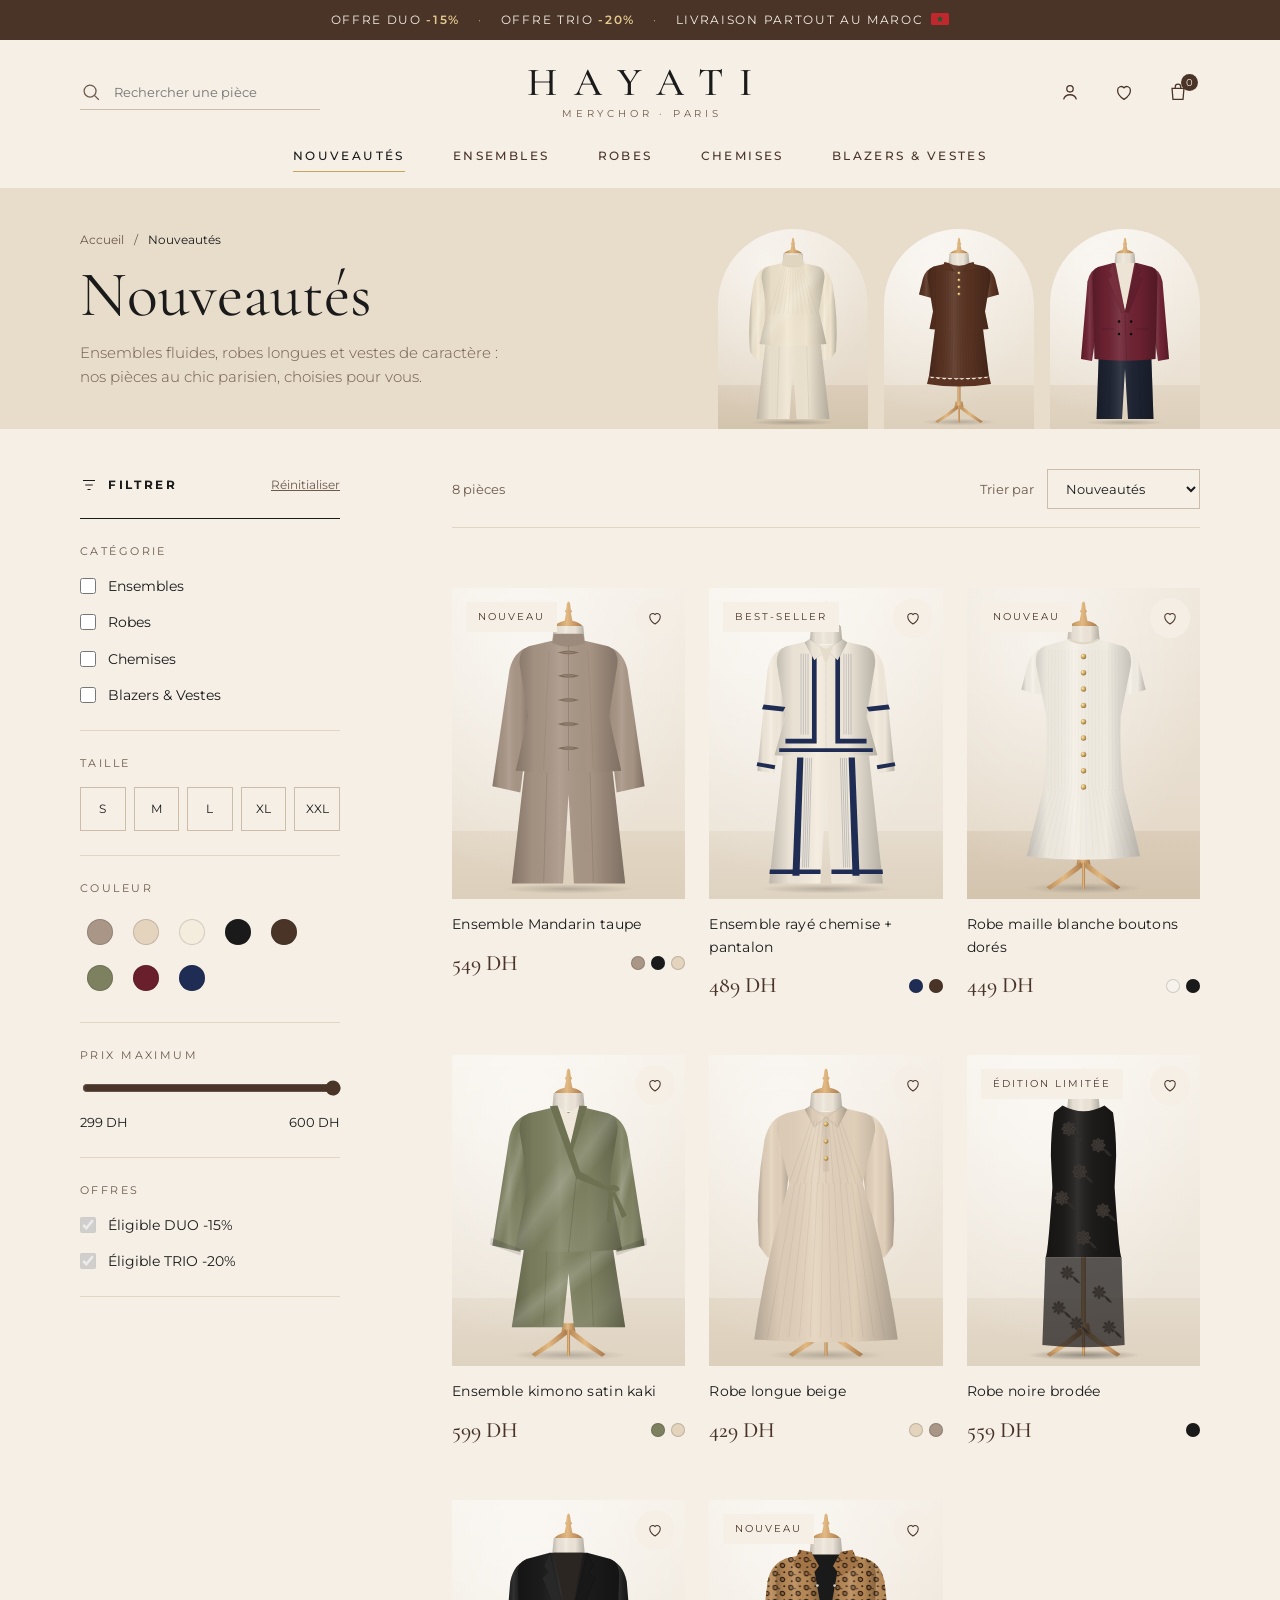
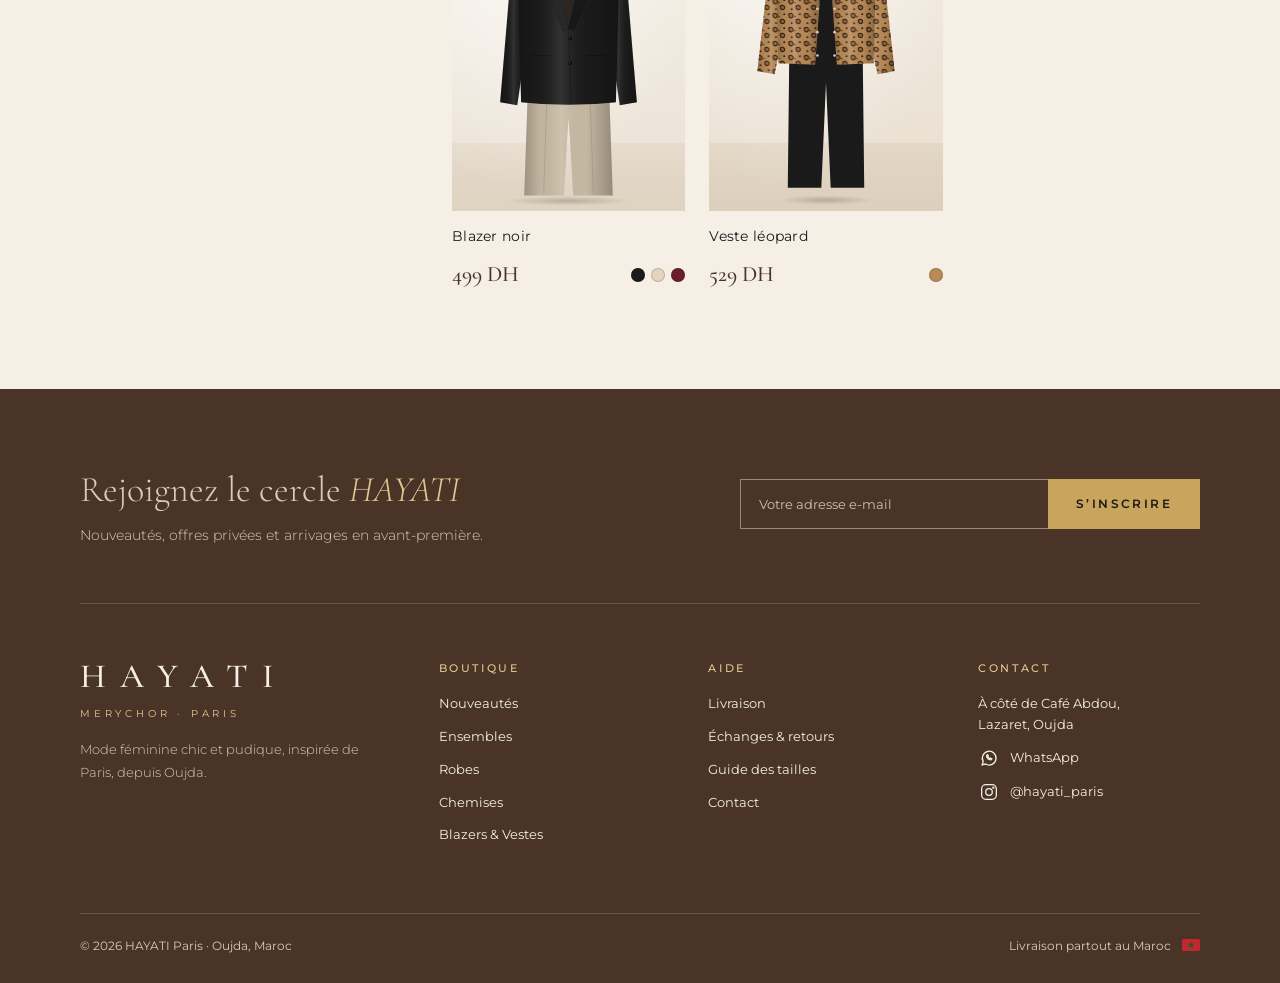
==== collection.html @ 938b11ac "Site vitrine HAYATI Paris : accueil, collection, fiche produit (front-end) Co-Authored-By: Claude Op" ====
<!doctype html>
<html lang="fr">
<head>
  <meta charset="utf-8">
  <meta name="viewport" content="width=device-width, initial-scale=1">
  <title>Collection — HAYATI Paris</title>
  <meta name="theme-color" content="#F5EFE6">
  <link rel="icon" href="data:image/svg+xml,%3Csvg xmlns='http://www.w3.org/2000/svg' viewBox='0 0 64 64'%3E%3Crect width='64' height='64' rx='14' fill='%234A3428'/%3E%3Ctext x='32' y='44' font-family='Georgia' font-size='36' fill='%23F5EFE6' text-anchor='middle'%3EH%3C/text%3E%3C/svg%3E">
  <link rel="preconnect" href="https://fonts.googleapis.com">
  <link rel="preconnect" href="https://fonts.gstatic.com" crossorigin>
  <link rel="stylesheet" href="https://fonts.googleapis.com/css2?family=Cormorant+Garamond:ital,wght@0,400;0,500;0,600;1,400;1,500&family=Montserrat:wght@300;400;500;600&display=swap">
  <link rel="stylesheet" href="assets/css/style.css">
</head>
<body data-page="collection">
  <div id="site-header"></div>

  <main>
    <section class="banner">
      <div class="wrap">
        <div class="banner-txt">
          <nav class="crumbs" aria-label="Fil d’Ariane"><a href="index.html">Accueil</a><span aria-hidden="true">/</span><span id="cat-crumb">Nouveautés</span></nav>
          <h1 id="cat-title">Nouveautés</h1>
          <p class="lead">Ensembles fluides, robes longues et vestes de caractère : nos pièces au chic parisien, choisies pour vous.</p>
        </div>
        <div class="banner-arches" aria-hidden="true">
          <span><img class="cover" src="images/produits/blouse-satin-creme.jpg" data-fallback="images/illustrations/blouse-satin-creme.svg" alt=""></span>
          <span><img class="cover" src="images/produits/ensemble-maille-chocolat.jpg" data-fallback="images/illustrations/ensemble-maille-chocolat.svg" alt=""></span>
          <span><img class="cover" src="images/produits/blazer-bordeaux.jpg" data-fallback="images/illustrations/blazer-bordeaux.svg" alt=""></span>
        </div>
      </div>
    </section>

    <div class="wrap shop">
      <div class="cat-tabs" id="cat-tabs"></div>

      <aside class="filters" id="filters" aria-label="Filtres">
        <div class="f-head">
          <b><svg class="icon" viewBox="0 0 24 24" aria-hidden="true" style="width:18px;height:18px"><path d="M4 6h16M7 12h10M10 18h4"/></svg>Filtrer</b>
          <button type="button" data-reset>Réinitialiser</button>
        </div>
        <div class="f-group"><p class="f-title">Catégorie</p><div id="f-cats" style="display:flex;flex-direction:column;gap:14px"></div></div>
        <div class="f-group"><p class="f-title">Taille</p><div class="sizes" id="f-sizes"></div></div>
        <div class="f-group"><p class="f-title">Couleur</p><div class="swatches" id="f-colors"></div></div>
        <div class="f-group">
          <p class="f-title">Prix maximum</p>
          <label class="sr-only" for="f-price">Prix maximum</label>
          <input class="range" id="f-price" type="range" min="299" max="600" step="10" value="600">
          <div class="range-vals"><span>299 DH</span><span id="f-price-val">600 DH</span></div>
        </div>
        <div class="f-group">
          <p class="f-title">Offres</p>
          <label class="check"><input type="checkbox" checked disabled>Éligible DUO -15%</label>
          <label class="check"><input type="checkbox" checked disabled>Éligible TRIO -20%</label>
        </div>
        <button type="button" class="btn btn-dark btn-block f-apply" style="display:none" data-close-filters>Voir <span data-count>0 pièces</span></button>
      </aside>
      <div class="scrim" id="scrim" data-close-filters></div>

      <div class="results">
        <div class="toolbar">
          <button type="button" class="f-open" data-open-filters><svg class="icon" viewBox="0 0 24 24" aria-hidden="true" style="width:18px;height:18px"><path d="M4 6h16M7 12h10M10 18h4"/></svg>Filtrer</button>
          <span class="hide-m" data-count>0 pièces</span>
          <label>Trier par
            <select id="sort">
              <option value="new">Nouveautés</option>
              <option value="asc">Prix croissant</option>
              <option value="desc">Prix décroissant</option>
            </select>
          </label>
        </div>
        <span class="count" data-count>0 pièces</span>
        <div class="chips" id="chips"></div>
        <div class="grid g3" id="grid"></div>
      </div>
    </div>
  </main>

  <div id="site-footer"></div>
  <script src="assets/js/main.js"></script>
</body>
</html>
---- assets/css/style.css ----
/* HAYATI Paris — feuille de style */
:root {
  --cream: #F5EFE6;
  --cream-2: #EFE6D9;
  --beige: #E8DCCB;
  --taupe: #A89584;
  --line: #E2D5C3;
  --choc: #4A3428;
  --muted: #6E5A4B;
  --black: #1A1A1A;
  --gold: #C9A45C;
  --gold-text: #7A5C26;
  --gold-light: #E3C88E;
  --wa: #1F7A4C;
  --serif: 'Cormorant Garamond', Georgia, serif;
  --sans: 'Montserrat', Arial, sans-serif;
  --wrap: 1440px;
  --pad: 80px;
}

*, *::before, *::after { box-sizing: border-box; }
html { scroll-behavior: smooth; }
body {
  margin: 0;
  background: var(--cream);
  color: var(--choc);
  font-family: var(--sans);
  font-size: 15px;
  line-height: 1.6;
  -webkit-font-smoothing: antialiased;
}
img { display: block; max-width: 100%; }
a { color: inherit; text-decoration: none; }
button, input, select { font-family: inherit; }
h1, h2, h3 { font-family: var(--serif); font-weight: 400; color: var(--black); margin: 0; }
em { font-style: italic; }
p { margin: 0; }
.sr-only { position: absolute; width: 1px; height: 1px; overflow: hidden; clip: rect(0 0 0 0); white-space: nowrap; }

.wrap { max-width: var(--wrap); margin: 0 auto; padding: 0 var(--pad); }
.eyebrow { font-size: 12px; letter-spacing: .3em; text-transform: uppercase; color: var(--gold-text); }
.eyebrow-line { display: flex; align-items: center; gap: 14px; }
.eyebrow-line::before { content: ""; width: 40px; height: 1px; background: var(--gold); }
.section { padding-top: 96px; padding-bottom: 96px; }
.section-head { text-align: center; margin-bottom: 52px; }
.section-head .eyebrow { display: block; margin-bottom: 14px; }
.h2 { font-size: 52px; line-height: 1.05; }
.link-u { font-size: 12px; letter-spacing: .2em; text-transform: uppercase; font-weight: 500; border-bottom: 1px solid var(--gold); padding-bottom: 6px; }
.icon { width: 22px; height: 22px; fill: none; stroke: currentColor; stroke-width: 1.4; flex-shrink: 0; }

/* Buttons */
.btn {
  display: inline-flex; align-items: center; justify-content: center; gap: 12px;
  min-height: 56px; padding: 0 34px; border: 1px solid var(--choc);
  font-size: 12px; letter-spacing: .2em; text-transform: uppercase; font-weight: 500;
  cursor: pointer; transition: background .25s, color .25s, border-color .25s;
}
.btn-dark { background: var(--choc); color: var(--cream); }
.btn-dark:hover { background: var(--black); border-color: var(--black); }
.btn-line { background: transparent; color: var(--choc); }
.btn-line:hover { background: var(--choc); color: var(--cream); }
.btn-wa { background: var(--wa); border-color: var(--wa); color: #fff; }
.btn-wa:hover { background: #17633d; border-color: #17633d; }
.btn-block { width: 100%; }

/* Promo bar */
.promo {
  background: var(--choc); color: var(--cream); min-height: 40px;
  display: flex; align-items: center; justify-content: center; gap: 18px; flex-wrap: wrap;
  font-size: 12px; letter-spacing: .14em; text-transform: uppercase; padding: 8px 16px; text-align: center;
}
.promo strong { color: var(--gold-light); font-weight: 600; }
.promo .dot { color: var(--gold); }
.flag { display: inline-block; vertical-align: -1px; margin-left: 8px; }

/* Header */
.header { background: var(--cream); border-bottom: 1px solid var(--beige); position: sticky; top: 0; z-index: 50; }
.header-top { display: grid; grid-template-columns: 1fr auto 1fr; align-items: center; padding-top: 22px; }
.search { display: inline-flex; align-items: center; gap: 10px; border-bottom: 1px solid #CDBDA8; padding: 6px 0; width: 240px; color: var(--muted); }
.search input { border: 0; background: transparent; font-size: 13px; color: var(--choc); outline: none; width: 100%; }
.logo { display: flex; flex-direction: column; align-items: center; gap: 4px; color: var(--black); }
.logo-word { font-family: var(--serif); font-size: 40px; font-weight: 500; letter-spacing: .42em; padding-left: .42em; line-height: 1; }
.logo-sub { font-size: 10px; letter-spacing: .38em; padding-left: .38em; text-transform: uppercase; color: var(--muted); }
.header-icons { display: flex; justify-content: flex-end; align-items: center; gap: 10px; }
.icon-btn { width: 44px; height: 44px; display: inline-flex; align-items: center; justify-content: center; border: 0; background: transparent; color: var(--choc); cursor: pointer; position: relative; }
.icon-btn:hover { color: var(--black); }
.cart-count { position: absolute; top: 4px; right: 2px; min-width: 17px; height: 17px; border-radius: 9px; background: var(--choc); color: var(--cream); font-size: 10px; display: flex; align-items: center; justify-content: center; padding: 0 4px; }
.burger { display: none; }
.nav { display: flex; justify-content: center; gap: 48px; padding: 24px 0 16px; font-size: 12px; letter-spacing: .2em; text-transform: uppercase; font-weight: 500; }
.nav a { border-bottom: 1px solid transparent; padding-bottom: 6px; transition: border-color .2s, color .2s; }
.nav a:hover, .nav a.active { border-bottom-color: var(--gold); color: var(--black); }

/* Mobile menu */
.drawer { position: fixed; inset: 0; z-index: 100; visibility: hidden; }
.drawer.open { visibility: visible; }
.drawer-bg { position: absolute; inset: 0; background: rgba(26, 26, 26, .4); opacity: 0; transition: opacity .3s; }
.drawer.open .drawer-bg { opacity: 1; }
.drawer-panel { position: absolute; top: 0; left: 0; bottom: 0; width: min(86vw, 360px); background: var(--cream); padding: 24px; transform: translateX(-100%); transition: transform .35s ease; display: flex; flex-direction: column; gap: 8px; }
.drawer.open .drawer-panel { transform: none; }
.drawer-panel a.dlink { font-family: var(--serif); font-size: 30px; color: var(--black); padding: 10px 0; border-bottom: 1px solid var(--line); }
.drawer-head { display: flex; justify-content: space-between; align-items: center; margin-bottom: 16px; }

/* Hero */
.hero { display: grid; grid-template-columns: 5fr 6fr; gap: 64px; align-items: center; padding-top: 64px; padding-bottom: 80px; }
.hero-text { display: flex; flex-direction: column; gap: 28px; padding-left: 24px; }
.hero h1 { font-size: 96px; line-height: .98; letter-spacing: -.01em; }
.hero h1 em { color: var(--choc); }
.hero-lead { font-size: 16px; line-height: 1.75; color: var(--muted); max-width: 440px; font-weight: 300; }
.hero-ctas { display: flex; align-items: center; gap: 28px; flex-wrap: wrap; margin-top: 8px; }
.hero-perks { display: flex; gap: 36px; flex-wrap: wrap; margin-top: 20px; padding-top: 28px; border-top: 1px solid var(--line); font-size: 13px; color: var(--muted); }
.hero-perks span { display: inline-flex; align-items: center; gap: 10px; }
.hero-perks .icon { stroke: #A88A4A; width: 20px; height: 20px; }
.hero-visual { position: relative; display: flex; justify-content: center; padding: 20px 0 30px; }
.arch-outline { position: absolute; top: 0; left: 50%; width: 540px; height: 700px; margin-left: -244px; border: 1px solid var(--gold); border-radius: 270px 270px 0 0; }
.hero-img { position: relative; width: 520px; height: 680px; margin-top: 20px; border-radius: 260px 260px 0 0; overflow: hidden; background: var(--beige); }
.hero-img img, .cover { width: 100%; height: 100%; object-fit: cover; object-position: center 20%; }
.hero-card { position: absolute; left: 30px; bottom: 70px; background: #FBF8F3; padding: 14px 22px 14px 14px; display: flex; align-items: center; gap: 16px; box-shadow: 0 18px 40px rgba(74, 52, 40, .14); transition: transform .3s; }
.hero-card:hover { transform: translateY(-4px); }
.hero-card .thumb { width: 56px; height: 72px; overflow: hidden; border-radius: 28px 28px 0 0; background: var(--beige); }
.hero-card small { display: block; font-size: 10px; letter-spacing: .2em; text-transform: uppercase; color: var(--muted); }
.hero-card b { display: block; font-family: var(--serif); font-size: 20px; font-weight: 400; color: var(--black); }
.hero-card span.p { font-size: 13px; font-weight: 500; }
.vertical { position: absolute; right: 8px; top: 50%; transform: rotate(90deg); transform-origin: right center; font-size: 11px; letter-spacing: .4em; text-transform: uppercase; color: var(--muted); }

/* Categories */
.cats { display: grid; grid-template-columns: repeat(5, 1fr); gap: 28px; }
.cat { display: flex; flex-direction: column; align-items: center; gap: 18px; }
.cat-frame { width: 100%; padding: 8px; border: 1px solid #D8C39A; border-radius: 999px 999px 0 0; }
.cat-img { aspect-ratio: 3 / 4.1; overflow: hidden; border-radius: 999px 999px 0 0; background: var(--beige); }
.cat-img img { width: 100%; height: 100%; object-fit: cover; object-position: center 25%; transition: transform .6s; }
.cat:hover .cat-img img { transform: scale(1.05); }
.cat-name { font-family: var(--serif); font-size: 26px; color: var(--black); text-align: center; }
.cat-more { font-size: 11px; letter-spacing: .22em; text-transform: uppercase; color: var(--muted); margin-top: -10px; }

/* Offers */
.offers-band { background: var(--beige); }
.offers { display: grid; grid-template-columns: repeat(3, 1fr); gap: 28px; padding-top: 64px; padding-bottom: 64px; }
.offer { background: var(--cream); padding: 40px 44px; display: flex; flex-direction: column; gap: 10px; }
.offer-big { font-family: var(--serif); font-size: 72px; line-height: 1; color: var(--black); }
.offer p:last-child { color: var(--muted); font-size: 14px; }
.offer.dark { background: var(--choc); color: var(--cream); justify-content: space-between; gap: 14px; }
.offer.dark .eyebrow { color: var(--gold-light); }
.offer.dark .ttl { font-family: var(--serif); font-size: 38px; line-height: 1.1; }
.offer.dark a { font-size: 12px; letter-spacing: .2em; text-transform: uppercase; display: inline-flex; align-items: center; gap: 10px; }

/* Product grid */
.row-head { display: flex; align-items: flex-end; justify-content: space-between; gap: 20px; margin-bottom: 48px; flex-wrap: wrap; }
.row-head .eyebrow { display: block; margin-bottom: 14px; }
.grid { display: grid; grid-template-columns: repeat(4, 1fr); column-gap: 24px; row-gap: 56px; }
.grid.g3 { grid-template-columns: repeat(3, 1fr); row-gap: 52px; }
.card { display: flex; flex-direction: column; gap: 14px; }
.card-media { position: relative; aspect-ratio: 3 / 4; overflow: hidden; background: #EFE7DB; }
.card-media img { width: 100%; height: 100%; object-fit: cover; object-position: center top; transition: transform .7s ease; }
.card:hover .card-media img { transform: scale(1.04); }
.badge { position: absolute; top: 14px; left: 14px; background: var(--cream); font-size: 10px; letter-spacing: .2em; text-transform: uppercase; padding: 7px 12px; }
.fav { position: absolute; top: 10px; right: 10px; width: 40px; height: 40px; border-radius: 50%; border: 0; background: rgba(245, 239, 230, .9); color: var(--choc); display: flex; align-items: center; justify-content: center; cursor: pointer; transition: background .2s; }
.fav .icon { width: 18px; height: 18px; }
.fav.on .icon { fill: var(--choc); }
.quick { position: absolute; left: 12px; right: 12px; bottom: 12px; opacity: 0; transform: translateY(8px); transition: .3s; min-height: 46px; font-size: 11px; }
.card:hover .quick { opacity: 1; transform: none; }
.card-name { font-size: 14px; color: var(--black); letter-spacing: .02em; }
.card-foot { display: flex; align-items: center; justify-content: space-between; margin-top: -4px; }
.price { font-family: var(--serif); font-size: 22px; font-weight: 500; color: var(--choc); }
.dots { display: flex; gap: 6px; }
.dots i { width: 14px; height: 14px; border-radius: 50%; box-shadow: inset 0 0 0 1px rgba(26, 26, 26, .18); }
.center { display: flex; justify-content: center; margin-top: 64px; }

/* Boutique */
.boutique-band { background: var(--cream-2); }
.boutique { display: grid; grid-template-columns: 1fr 1fr; gap: 88px; align-items: center; padding-top: 96px; padding-bottom: 96px; }
.boutique-img { aspect-ratio: 4 / 3.3; overflow: hidden; border-radius: 320px 320px 0 0; background: var(--beige); }
.boutique-txt { display: flex; flex-direction: column; gap: 26px; }
.boutique-txt .lead { font-size: 15px; line-height: 1.8; color: var(--muted); font-weight: 300; max-width: 460px; }
.infos { display: flex; flex-direction: column; gap: 18px; padding: 28px 0; border-top: 1px solid #DCCDB8; border-bottom: 1px solid #DCCDB8; }
.info { display: flex; gap: 16px; align-items: flex-start; }
.info .icon { stroke: #A88A4A; }
.info small { display: block; font-size: 11px; letter-spacing: .22em; text-transform: uppercase; color: var(--muted); margin-bottom: 4px; }
.info p { font-size: 16px; color: var(--black); }
.hours { display: grid; grid-template-columns: 1fr 1fr; row-gap: 4px; max-width: 380px; font-size: 15px; color: var(--black); }
.btn-row { display: flex; gap: 16px; flex-wrap: wrap; }

/* Perks */
.perks-band { border-bottom: 1px solid var(--beige); }
.perks { display: grid; grid-template-columns: repeat(4, 1fr); gap: 24px; padding-top: 44px; padding-bottom: 44px; }
.perk { display: flex; align-items: center; gap: 16px; justify-content: center; }
.perk-ic { width: 48px; height: 48px; border-radius: 50%; border: 1px solid #D8C39A; display: flex; align-items: center; justify-content: center; color: #A88A4A; flex-shrink: 0; }
.perk b { display: block; font-size: 13px; font-weight: 500; color: var(--black); }
.perk span { font-size: 12px; color: var(--muted); }

/* Instagram */
.insta { display: grid; grid-template-columns: repeat(6, 1fr); gap: 12px; }
.insta a { aspect-ratio: 1; overflow: hidden; background: var(--beige); position: relative; }
.insta img { width: 100%; height: 100%; object-fit: cover; object-position: center 25%; transition: transform .6s; }
.insta a::after { content: ""; position: absolute; inset: 0; background: rgba(74, 52, 40, 0); transition: background .3s; }
.insta a:hover img { transform: scale(1.06); }
.insta a:hover::after { background: rgba(74, 52, 40, .18); }

/* Footer */
.footer { background: var(--choc); color: var(--cream); }
.news { display: flex; justify-content: space-between; align-items: center; gap: 48px; padding: 72px 0 56px; border-bottom: 1px solid rgba(232, 220, 203, .2); flex-wrap: wrap; }
.news .ttl { font-family: var(--serif); font-size: 36px; margin-bottom: 6px; }
.news .ttl em { color: var(--gold-light); }
.news p { font-size: 14px; color: #D9CBB8; font-weight: 300; }
.news form { display: flex; width: 460px; max-width: 100%; }
.news input { flex: 1; min-width: 0; background: transparent; border: 1px solid rgba(232, 220, 203, .5); border-right: 0; color: var(--cream); padding: 16px 18px; font-size: 13px; }
.news input::placeholder { color: #CDBFAE; }
.news button { background: var(--gold); color: var(--black); border: 0; padding: 0 28px; font-size: 12px; letter-spacing: .2em; text-transform: uppercase; font-weight: 600; cursor: pointer; }
.foot-cols { display: grid; grid-template-columns: 1.4fr 1fr 1fr 1fr; gap: 48px; padding: 56px 0; }
.foot-cols h4 { margin: 0 0 16px; font-size: 11px; letter-spacing: .24em; text-transform: uppercase; color: var(--gold-light); font-weight: 500; }
.foot-cols a, .foot-cols span.l { display: flex; align-items: center; gap: 10px; font-size: 13px; margin-bottom: 12px; }
.foot-cols a:hover { color: var(--gold-light); }
.foot-brand .logo-word { font-size: 34px; padding-left: 0; }
.foot-brand .logo-sub { color: var(--gold-light); padding-left: 0; margin-top: 12px; display: block; }
.foot-brand p { margin-top: 16px; font-size: 13px; line-height: 1.8; color: #D9CBB8; font-weight: 300; max-width: 280px; }
.foot-bottom { display: flex; justify-content: space-between; gap: 16px; flex-wrap: wrap; padding: 22px 0 28px; border-top: 1px solid rgba(232, 220, 203, .2); font-size: 12px; color: #D9CBB8; }

/* Breadcrumb & banner */
.crumbs { font-size: 12px; color: var(--muted); display: flex; gap: 10px; flex-wrap: wrap; }
.crumbs a:hover { color: var(--black); }
.crumbs span:last-child { color: var(--black); }
.banner { background: var(--beige); }
.banner .wrap { display: grid; grid-template-columns: 1fr 1fr; align-items: center; min-height: 240px; }
.banner-txt { display: flex; flex-direction: column; gap: 14px; padding: 36px 0; }
.banner h1 { font-size: 64px; line-height: 1; }
.banner-txt p.lead { font-size: 15px; color: var(--muted); font-weight: 300; max-width: 440px; }
.banner-arches { display: flex; justify-content: flex-end; gap: 16px; align-self: end; }
.banner-arches span { width: 150px; height: 200px; border-radius: 75px 75px 0 0; overflow: hidden; background: #DCCDB8; }

/* Collection layout */
.shop { display: flex; gap: 56px; align-items: flex-start; padding-top: 40px; padding-bottom: 96px; }
.filters { flex: 0 0 260px; position: sticky; top: 170px; }
.f-head { display: flex; justify-content: space-between; align-items: center; padding-bottom: 18px; border-bottom: 1px solid var(--black); }
.f-head b { font-size: 12px; letter-spacing: .22em; text-transform: uppercase; color: var(--black); display: inline-flex; align-items: center; gap: 10px; }
.f-head button { background: none; border: 0; font-size: 12px; color: var(--muted); text-decoration: underline; cursor: pointer; padding: 8px 0; }
.f-group { padding: 24px 0; border-bottom: 1px solid var(--line); display: flex; flex-direction: column; gap: 14px; }
.f-group:last-child { border-bottom: 0; }
.f-title { font-size: 11px; letter-spacing: .22em; text-transform: uppercase; color: var(--muted); }
.check { display: flex; align-items: center; gap: 12px; font-size: 14px; color: var(--black); cursor: pointer; }
.check input { accent-color: var(--choc); width: 16px; height: 16px; margin: 0; }
.sizes { display: grid; grid-template-columns: repeat(5, 1fr); gap: 8px; }
.size { height: 44px; background: transparent; border: 1px solid #CDBDA8; color: var(--black); font-size: 12px; cursor: pointer; transition: .2s; }
.size:hover { border-color: var(--choc); }
.size.on { background: var(--black); border-color: var(--black); color: var(--cream); }
.size:disabled { color: #8E7D6E; border-style: dashed; text-decoration: line-through; cursor: not-allowed; }
.swatches { display: flex; flex-wrap: wrap; gap: 6px; }
.sw { width: 40px; height: 40px; border-radius: 50%; padding: 6px; background: transparent; border: 1px solid transparent; cursor: pointer; }
.sw i { display: block; width: 100%; height: 100%; border-radius: 50%; box-shadow: inset 0 0 0 1px rgba(26, 26, 26, .16); }
.sw.on { border-color: var(--choc); }
.range { width: 100%; accent-color: var(--choc); }
.range-vals { display: flex; justify-content: space-between; font-size: 13px; color: var(--black); }
.results { flex: 1; min-width: 0; }
.toolbar { display: flex; justify-content: space-between; align-items: center; flex-wrap: wrap; gap: 16px; padding-bottom: 18px; border-bottom: 1px solid var(--line); margin-bottom: 20px; font-size: 13px; color: var(--muted); }
.toolbar select { font-size: 13px; color: var(--black); background: transparent; border: 1px solid #CDBDA8; padding: 10px 14px; margin-left: 10px; }
.chips { display: flex; flex-wrap: wrap; gap: 8px; margin-bottom: 32px; min-height: 8px; }
.chip { display: inline-flex; align-items: center; gap: 10px; background: var(--cream-2); border: 0; padding: 8px 14px; font-size: 12px; color: var(--choc); cursor: pointer; }
.cat-tabs { display: none; }
.count { display: none; }
.f-open { display: none; }
.empty { padding: 60px 0; text-align: center; color: var(--muted); }

/* Product page */
.pdp { display: grid; grid-template-columns: 7fr 5fr; gap: 72px; align-items: start; padding-top: 28px; padding-bottom: 96px; }
.gallery { display: flex; gap: 18px; }
.thumbs { display: flex; flex-direction: column; gap: 12px; width: 92px; flex-shrink: 0; }
.thumbs button { width: 92px; height: 122px; padding: 0; overflow: hidden; background: #EFE7DB; border: 1px solid transparent; opacity: .7; cursor: pointer; transition: .2s; }
.thumbs button.on { border-color: var(--choc); opacity: 1; }
.thumbs img { width: 100%; height: 100%; object-fit: cover; }
.main-img { flex: 1; min-width: 0; position: relative; aspect-ratio: 3 / 4; overflow: hidden; background: #EFE7DB; }
.main-img img { width: 100%; height: 100%; object-fit: cover; object-position: center top; }
.counter { position: absolute; bottom: 18px; right: 18px; background: rgba(245, 239, 230, .92); font-size: 12px; padding: 8px 14px; letter-spacing: .1em; }
.g-dots { display: none; }
.pdp-info { display: flex; flex-direction: column; gap: 28px; padding-top: 8px; position: sticky; top: 170px; }
.pdp-info h1 { font-size: 54px; line-height: 1.02; }
.price-row { display: flex; align-items: center; gap: 16px; flex-wrap: wrap; }
.price-row .price { font-size: 34px; color: var(--black); }
.tag { font-size: 11px; letter-spacing: .14em; text-transform: uppercase; background: var(--beige); padding: 7px 12px; }
.desc { font-size: 15px; line-height: 1.8; color: var(--muted); font-weight: 300; }
.opt { display: flex; flex-direction: column; gap: 14px; }
.opt-label { font-size: 12px; letter-spacing: .18em; text-transform: uppercase; color: var(--muted); }
.opt-label b { color: var(--black); font-weight: 500; }
.opt-head { display: flex; justify-content: space-between; align-items: center; }
.opt-head a { font-size: 12px; border-bottom: 1px solid var(--gold); padding-bottom: 3px; }
.pdp .sw { width: 46px; height: 46px; }
.pdp .size { height: 50px; font-size: 13px; }
.actions { display: flex; flex-direction: column; gap: 12px; }
.actions .note { font-size: 12px; color: var(--muted); text-align: center; }
.mini-perks { display: grid; grid-template-columns: repeat(3, 1fr); gap: 12px; background: var(--cream-2); padding: 20px; }
.mini-perks div { display: flex; flex-direction: column; align-items: center; gap: 8px; text-align: center; font-size: 12px; }
.mini-perks .icon { stroke: #A88A4A; }
.acc { border-top: 1px solid var(--line); }
.acc details { border-bottom: 1px solid var(--line); }
.acc summary { list-style: none; height: 60px; display: flex; justify-content: space-between; align-items: center; font-size: 12px; letter-spacing: .2em; text-transform: uppercase; font-weight: 500; color: var(--black); cursor: pointer; }
.acc summary::-webkit-details-marker { display: none; }
.acc summary::after { content: "+"; font-size: 20px; font-weight: 300; }
.acc details[open] summary::after { content: "−"; }
.acc details p { padding-bottom: 22px; font-size: 14px; line-height: 1.8; color: var(--muted); font-weight: 300; }
.sticky-bar { display: none; }

/* Toast */
.toast { position: fixed; left: 50%; bottom: 28px; transform: translate(-50%, 30px); background: var(--black); color: var(--cream); padding: 16px 24px; font-size: 13px; opacity: 0; pointer-events: none; transition: .35s; z-index: 200; display: flex; align-items: center; gap: 12px; }
.toast.show { opacity: 1; transform: translate(-50%, 0); }

/* Reveal */
.reveal { opacity: 0; transform: translateY(24px); transition: opacity .9s ease, transform .9s ease; }
.reveal.in { opacity: 1; transform: none; }

/* ---------- Tablet ---------- */
@media (max-width: 1100px) {
  :root { --pad: 40px; }
  .hero { grid-template-columns: 1fr 1fr; gap: 40px; }
  .hero h1 { font-size: 72px; }
  .hero-img { width: 100%; max-width: 440px; height: 580px; }
  .arch-outline { display: none; }
  .cats { grid-template-columns: repeat(3, 1fr); }
  .grid { grid-template-columns: repeat(3, 1fr); }
  .grid.g3 { grid-template-columns: repeat(2, 1fr); }
  .insta { grid-template-columns: repeat(3, 1fr); }
  .perks { grid-template-columns: repeat(2, 1fr); }
  .foot-cols { grid-template-columns: 1fr 1fr; }
  .pdp { grid-template-columns: 1fr 1fr; gap: 40px; }
  .boutique { gap: 48px; }
  .nav { gap: 28px; }
}

/* ---------- Mobile ---------- */
@media (max-width: 760px) {
  :root { --pad: 20px; }
  body { font-size: 14px; }
  .promo { font-size: 10px; gap: 8px; letter-spacing: .1em; min-height: 34px; padding: 6px 10px; }
  .promo .long { display: none; }
  .header-top { padding: 8px 0; grid-template-columns: 1fr auto 1fr; }
  .search, .nav, .hide-m { display: none; }
  .burger { display: inline-flex; }
  .logo-word { font-size: 26px; letter-spacing: .36em; padding-left: .36em; }
  .logo-sub { font-size: 7px; letter-spacing: .32em; }
  .header-icons { gap: 0; }
  .section { padding-top: 48px; padding-bottom: 48px; }
  .section-head { margin-bottom: 28px; }
  .h2 { font-size: 36px; }
  .eyebrow { font-size: 10px; letter-spacing: .26em; }

  .hero { grid-template-columns: 1fr; padding-top: 24px; padding-bottom: 48px; gap: 28px; }
  .hero-visual { order: -1; padding: 0; }
  .hero-img { width: 100%; max-width: none; height: 460px; margin: 0; border-radius: 999px 999px 0 0; }
  .hero-card { left: 12px; bottom: 16px; padding: 10px 16px 10px 10px; }
  .vertical { display: none; }
  .hero-text { padding-left: 0; gap: 20px; }
  .hero h1 { font-size: 54px; }
  .hero-ctas .btn { width: 100%; }
  .hero-perks { gap: 14px; flex-direction: column; margin-top: 4px; padding-top: 20px; }

  .cats { display: flex; overflow-x: auto; gap: 14px; margin: 0 calc(-1 * var(--pad)); padding: 0 var(--pad); scroll-snap-type: x mandatory; }
  .cat { flex: 0 0 136px; scroll-snap-align: start; gap: 12px; }
  .cat-frame { padding: 5px; }
  .cat-name { font-size: 19px; }
  .cat-more { display: none; }

  .offers { grid-template-columns: 1fr 1fr; gap: 12px; padding-top: 32px; padding-bottom: 32px; }
  .offer { padding: 22px 18px; }
  .offer-big { font-size: 46px; }
  .offer.dark { grid-column: span 2; }
  .offer.dark .ttl { font-size: 24px; }

  .row-head { margin-bottom: 26px; }
  .grid, .grid.g3 { grid-template-columns: 1fr 1fr; column-gap: 12px; row-gap: 30px; }
  .card { gap: 10px; }
  .card-name { font-size: 12px; line-height: 1.4; min-height: 34px; }
  .price { font-size: 19px; }
  .dots i { width: 11px; height: 11px; }
  .dots { gap: 4px; }
  .badge { top: 8px; left: 8px; font-size: 8px; padding: 5px 8px; }
  .fav { width: 34px; height: 34px; top: 6px; right: 6px; }
  .quick { display: none; }
  .center { margin-top: 36px; }
  .center .btn { width: 100%; }

  .boutique { grid-template-columns: 1fr; gap: 24px; padding-top: 48px; padding-bottom: 48px; }
  .boutique-txt { gap: 18px; }
  .btn-row { display: grid; grid-template-columns: 1fr 1fr; gap: 10px; }
  .btn-row .btn { padding: 0 10px; font-size: 11px; letter-spacing: .14em; }
  .perks { grid-template-columns: 1fr 1fr; padding-top: 28px; padding-bottom: 28px; gap: 20px 12px; }
  .perk { flex-direction: column; text-align: center; gap: 10px; }
  .insta { grid-template-columns: repeat(3, 1fr); gap: 6px; }

  .news { padding: 44px 0 32px; gap: 18px; text-align: center; justify-content: center; }
  .news .ttl { font-size: 26px; }
  .foot-cols { grid-template-columns: 1fr 1fr; gap: 28px; padding: 32px 0; }
  .foot-brand { grid-column: span 2; text-align: center; align-items: center; }
  .foot-brand p { margin: 12px auto 0; }
  .foot-bottom { justify-content: center; text-align: center; }

  .banner .wrap { grid-template-columns: 1fr; min-height: 0; }
  .banner h1 { font-size: 44px; }
  .banner-arches { display: none; }
  .banner-txt { padding: 26px 0 24px; }
  .shop { display: block; padding-top: 16px; padding-bottom: 48px; }
  .cat-tabs { display: flex; gap: 8px; overflow-x: auto; margin: 0 calc(-1 * var(--pad)) 14px; padding: 0 var(--pad); }
  .cat-tabs button { flex-shrink: 0; height: 40px; padding: 0 16px; border-radius: 20px; border: 1px solid #CDBDA8; background: transparent; color: var(--choc); font-size: 12px; cursor: pointer; }
  .cat-tabs button.on { background: var(--choc); border-color: var(--choc); color: var(--cream); }
  .f-open { display: flex; }
  .filters { position: fixed; z-index: 120; left: 0; right: 0; bottom: 0; top: auto; max-height: 82vh; overflow-y: auto; background: var(--cream); padding: 12px 20px 24px; border-radius: 22px 22px 0 0; transform: translateY(105%); visibility: hidden; transition: transform .35s ease, visibility .35s; box-shadow: 0 -12px 40px rgba(26, 26, 26, .18); }
  .filters.open { transform: none; visibility: visible; }
  .filters::before { content: ""; display: block; width: 40px; height: 4px; border-radius: 2px; background: #CDBDA8; margin: 0 auto 14px; }
  .f-apply { display: block !important; }
  .scrim { position: fixed; inset: 0; background: rgba(26, 26, 26, .4); z-index: 110; opacity: 0; visibility: hidden; transition: .3s; }
  .scrim.open { opacity: 1; visibility: visible; }
  .toolbar { border-top: 1px solid var(--line); padding-top: 0; padding-bottom: 0; gap: 0; }
  .toolbar > * { flex: 1; }
  .f-open { height: 50px; align-items: center; justify-content: center; gap: 10px; background: none; border: 0; border-right: 1px solid var(--line); font-size: 11px; letter-spacing: .18em; text-transform: uppercase; font-weight: 500; color: var(--black); }
  .toolbar label { display: flex; align-items: center; justify-content: center; font-size: 0; }
  .toolbar select { margin: 0; border: 0; font-size: 11px; letter-spacing: .12em; text-transform: uppercase; }
  .count { display: block; font-size: 12px; margin: 0 0 12px; color: var(--muted); }
  .chips { margin-bottom: 18px; }

  .pdp { display: block; padding-top: 0; padding-bottom: 32px; }
  .pdp-crumbs { display: none; }
  .gallery { margin: 0 calc(-1 * var(--pad)); display: block; position: relative; }
  .thumbs { display: none; }
  .main-img { aspect-ratio: 3 / 4; }
  .counter { display: none; }
  .g-dots { display: flex; position: absolute; bottom: 10px; left: 0; right: 0; justify-content: center; gap: 2px; }
  .g-dots button { width: 28px; height: 28px; border: 0; background: none; display: flex; align-items: center; justify-content: center; padding: 0; cursor: pointer; }
  .g-dots span { display: block; height: 6px; width: 6px; border-radius: 3px; background: rgba(74, 52, 40, .35); transition: width .3s; }
  .g-dots button.on span { width: 22px; background: var(--choc); }
  .pdp-info { position: static; padding-top: 24px; gap: 22px; }
  .pdp-info h1 { font-size: 36px; }
  .price-row .price { font-size: 28px; }
  .pdp .sizes { gap: 8px; }
  .pdp .actions { display: none; }
  .mini-perks { grid-template-columns: 1fr; gap: 12px; padding: 18px; }
  .mini-perks div { flex-direction: row; text-align: left; }
  .sticky-bar { display: grid; grid-template-columns: 1fr 1.25fr; gap: 10px; position: fixed; left: 0; right: 0; bottom: 0; z-index: 60; background: #FBF8F3; box-shadow: 0 -10px 30px rgba(74, 52, 40, .12); padding: 12px 16px calc(14px + env(safe-area-inset-bottom)); }
  .sticky-bar .btn { min-height: 52px; padding: 0 8px; font-size: 10px; letter-spacing: .14em; }
  body.has-bar { padding-bottom: 84px; }
  .toast { bottom: 100px; }
}
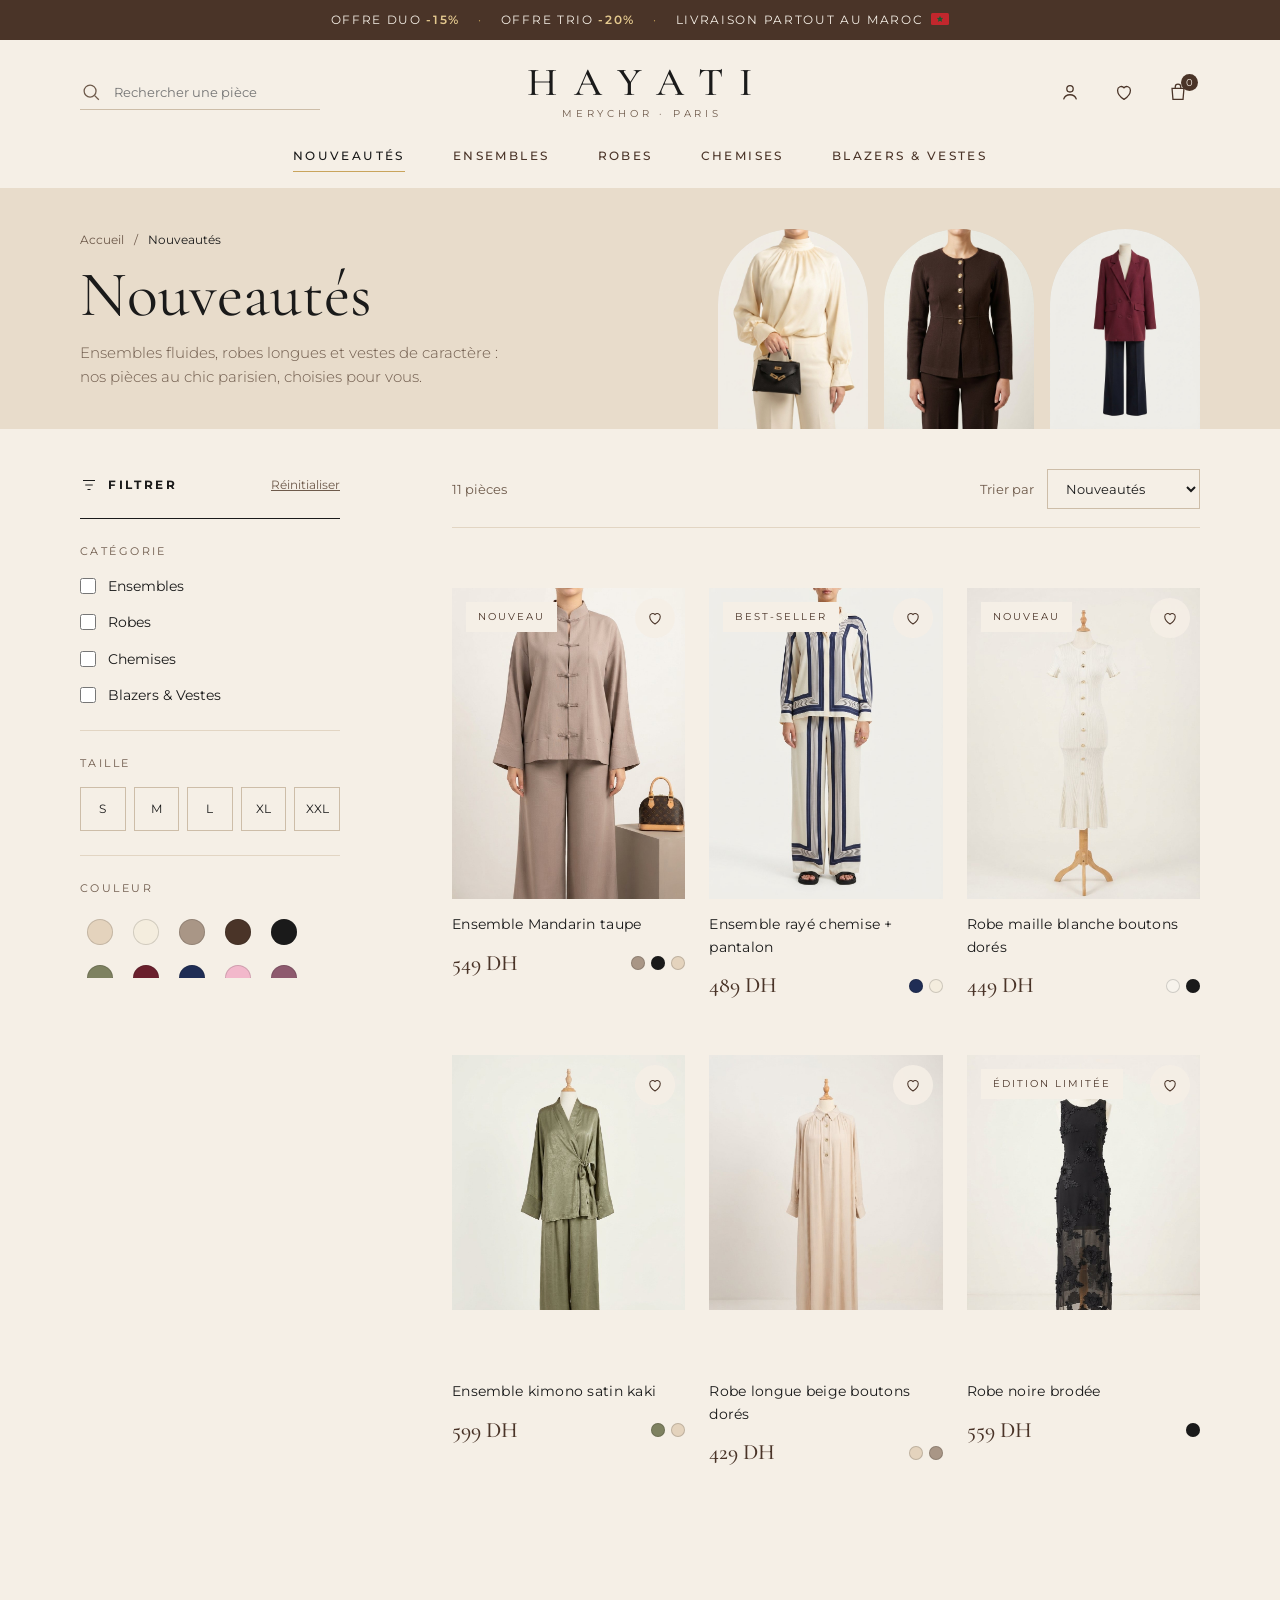
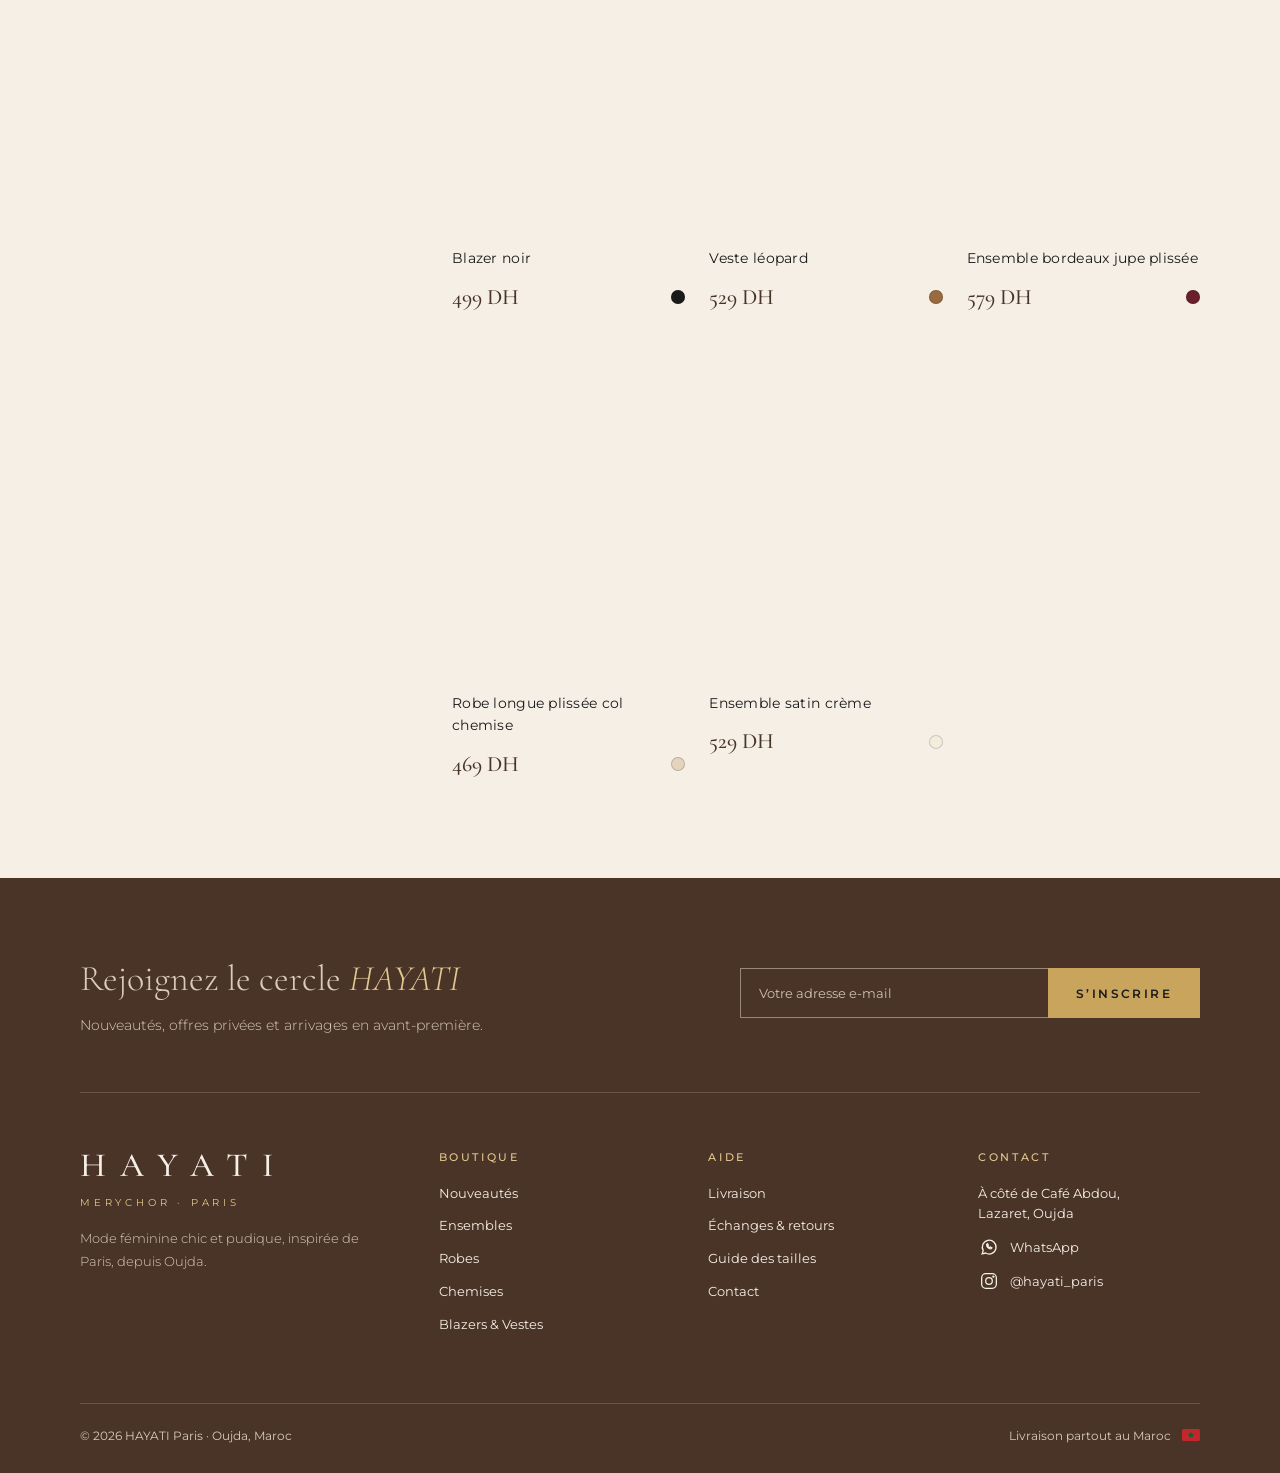
==== commit 75b3e237: "Utiliser les vraies photos produits (28 pièces), catalogue complet Co-Authored-By: Claude Opus 5.5 <" ====
--- a/collection.html
+++ b/collection.html
@@ -23,8 +23,8 @@
           <p class="lead">Ensembles fluides, robes longues et vestes de caractère : nos pièces au chic parisien, choisies pour vous.</p>
         </div>
         <div class="banner-arches" aria-hidden="true">
-          <span><img class="cover" src="images/produits/blouse-satin-creme.jpg" data-fallback="images/illustrations/blouse-satin-creme.svg" alt=""></span>
-          <span><img class="cover" src="images/produits/ensemble-maille-chocolat.jpg" data-fallback="images/illustrations/ensemble-maille-chocolat.svg" alt=""></span>
+          <span><img class="cover" src="images/produits/ensemble-satin-creme.jpg" data-fallback="images/illustrations/blouse-satin-creme.svg" alt=""></span>
+          <span><img class="cover" src="images/produits/veste-maille-chocolat.jpg" data-fallback="images/illustrations/ensemble-maille-chocolat.svg" alt=""></span>
           <span><img class="cover" src="images/produits/blazer-bordeaux.jpg" data-fallback="images/illustrations/blazer-bordeaux.svg" alt=""></span>
         </div>
       </div>
